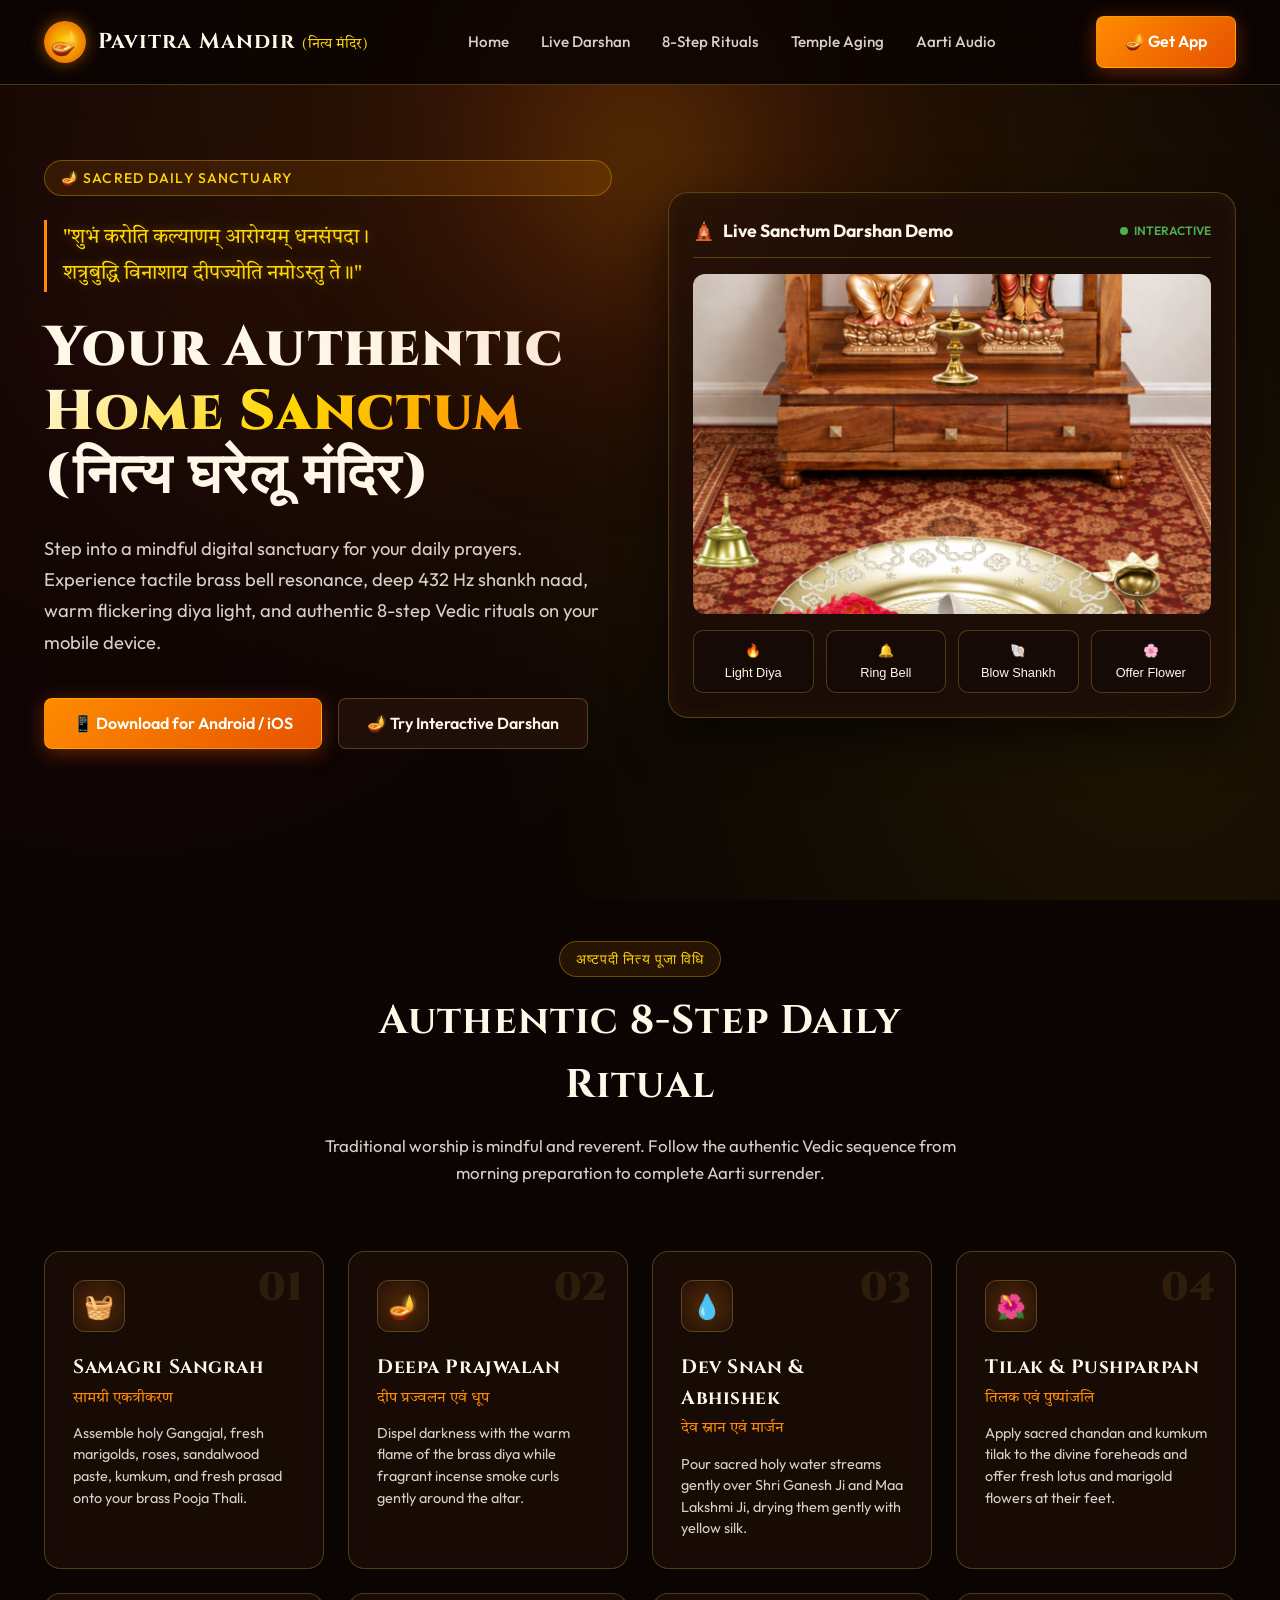
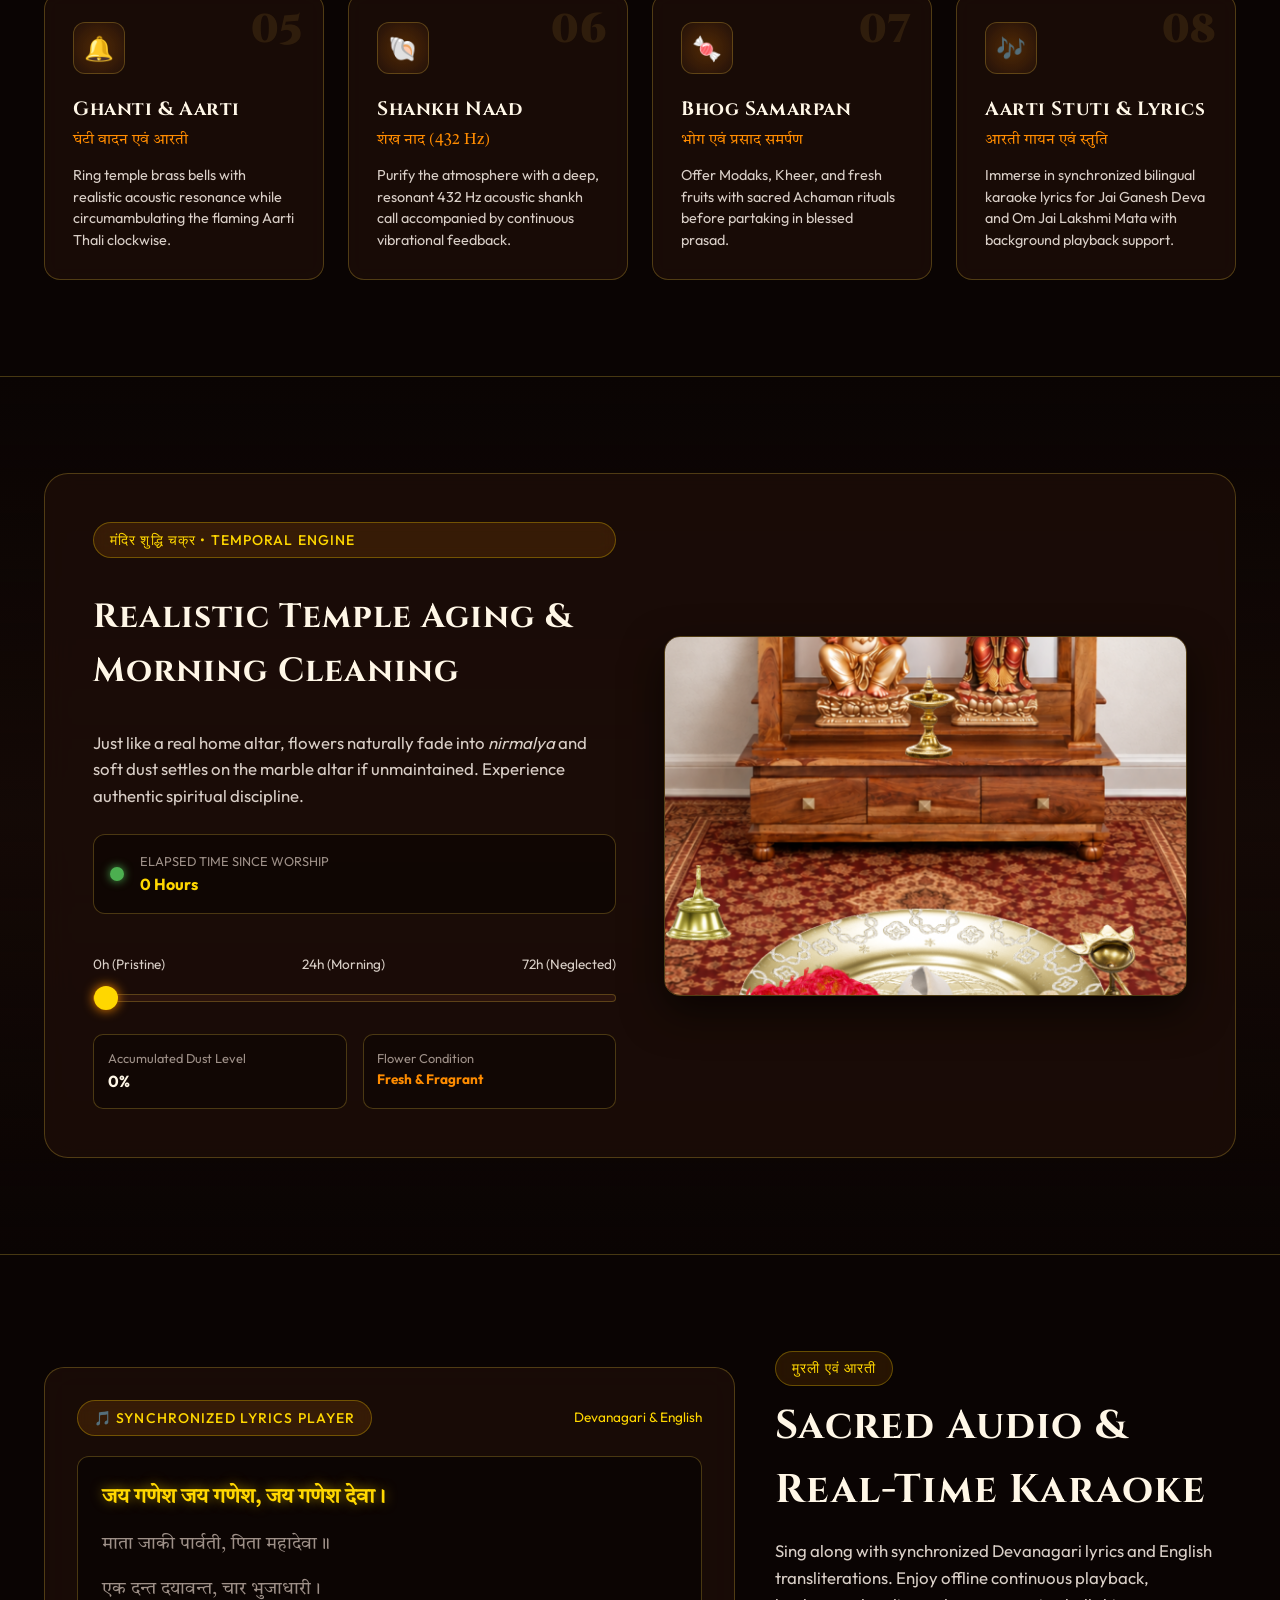
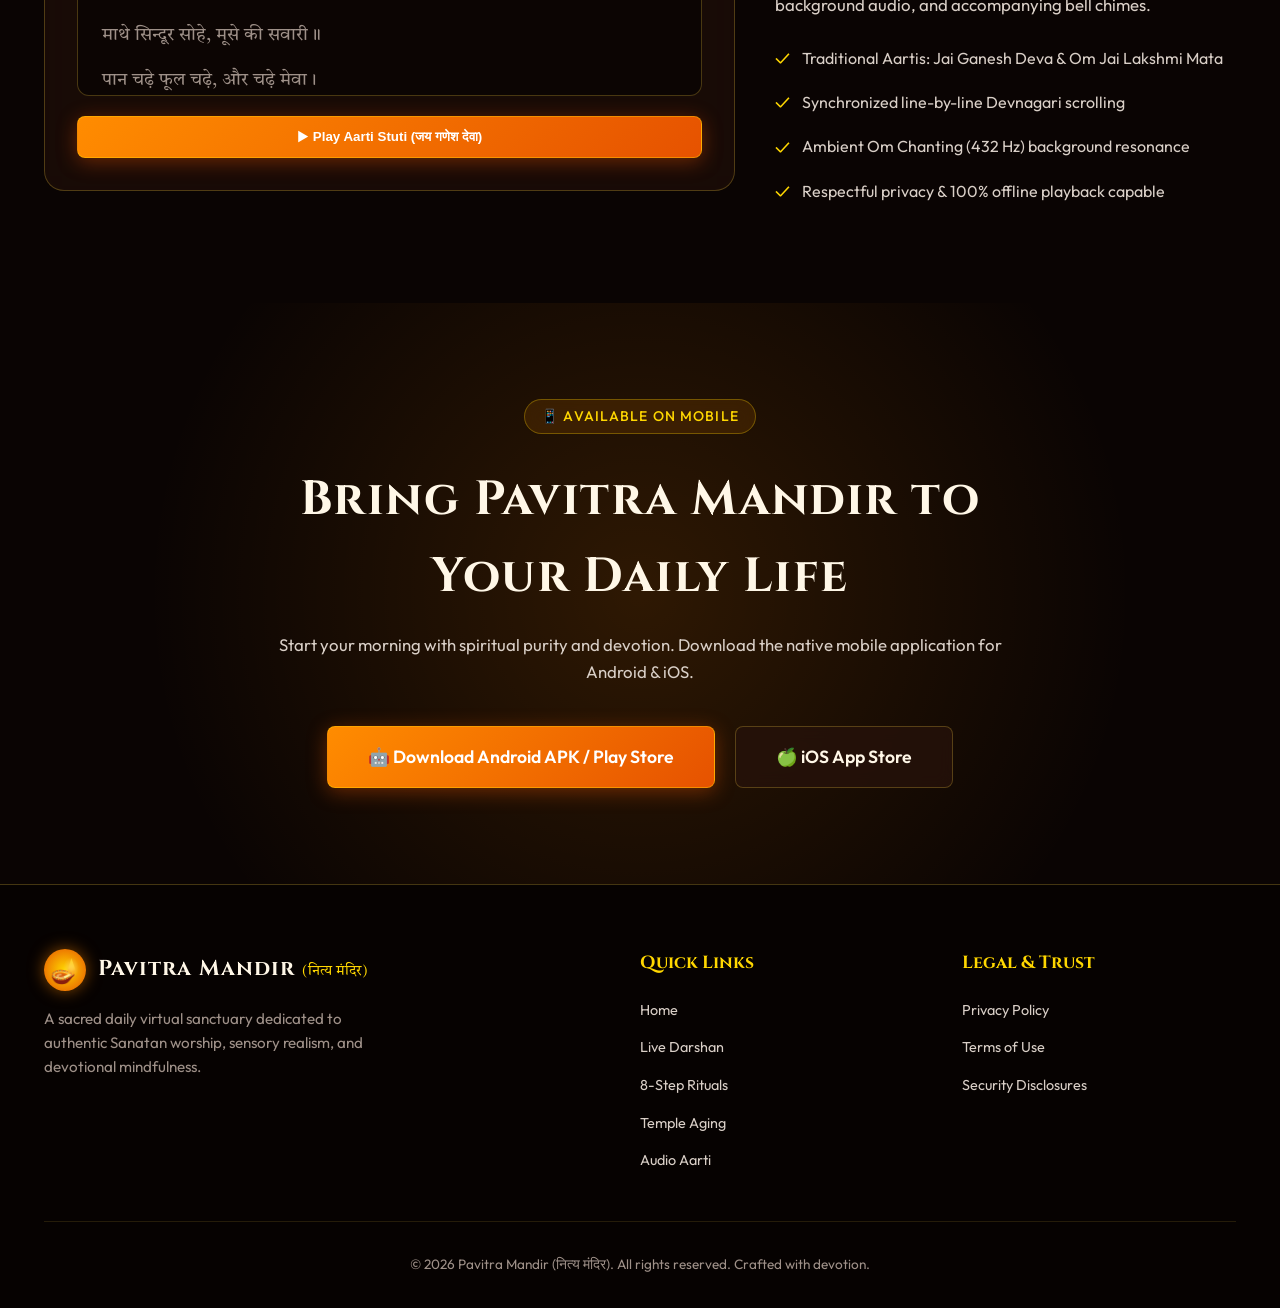
==== web/index.html @ ea7d8660 "Web home page" ====
<!DOCTYPE html>
<html lang="hi">
<head>
  <meta charset="UTF-8">
  <meta name="viewport" content="width=device-width, initial-scale=1.0">
  <title>Pavitra Mandir | नित्य मंदिर - Authentic Daily Virtual Sacred Sanctuary</title>
  
  <!-- Primary Meta Tags -->
  <meta name="title" content="Pavitra Mandir | नित्य मंदिर - Authentic Daily Virtual Sacred Sanctuary">
  <meta name="description" content="Pavitra Mandir brings the authentic Indian home temple experience (घरेलू पूजा घर) to Android & iOS. Perform 8-step daily pooja rituals, blow 432 Hz shankh, light diyas, and listen to aarti lyrics.">
  <meta name="keywords" content="Pavitra Mandir, Nitya Mandir, virtual temple app, daily pooja, Indian worship, Ganesh Aarti, Lakshmi Puja, 432Hz Shankh, Hindu rituals">
  
  <!-- Open Graph / Facebook -->
  <meta property="og:type" content="website">
  <meta property="og:url" content="https://pavitramandir.app/">
  <meta property="og:title" content="Pavitra Mandir | नित्य मंदिर - Virtual Home Sanctuary">
  <meta property="og:description" content="Translate the deeply personal, tactile, and spiritual experience of an authentic Indian home temple into your daily digital routine.">
  <meta property="og:image" content="assets/mandir-aarti-complete.png">

  <!-- Favicon & Stylesheet -->
  <link rel="icon" type="image/png" href="assets/mandir-aarti-facing-idols.png">
  <link rel="stylesheet" href="style.css">
</head>
<body>

  <!-- Navigation Bar -->
  <header>
    <nav class="navbar" id="mainNavbar">
      <div class="container navbar-container">
        <a href="#" class="brand-logo" id="brandLogo">
          <div class="brand-icon">🪔</div>
          <div>
            <span class="brand-text">Pavitra Mandir</span>
            <span class="brand-sub">(नित्य मंदिर)</span>
          </div>
        </a>

        <ul class="nav-links" id="navLinks">
          <li><a href="#hero" class="nav-link" id="navHome">Home</a></li>
          <li><a href="#simulator" class="nav-link" id="navSimulator">Live Darshan</a></li>
          <li><a href="#rituals" class="nav-link" id="navRituals">8-Step Rituals</a></li>
          <li><a href="#aging" class="nav-link" id="navAging">Temple Aging</a></li>
          <li><a href="#aarti" class="nav-link" id="navAarti">Aarti Audio</a></li>
        </ul>

        <div class="nav-actions">
          <a href="#download" class="btn-primary" id="btnNavDownload">
            <span>🪔 Get App</span>
          </a>
        </div>
      </div>
    </nav>
  </header>

  <main>
    <!-- Hero Section -->
    <section class="hero" id="hero">
      <div class="hero-bg-glow"></div>
      <div class="container">
        <div class="hero-grid">
          <div class="hero-content">
            <div class="saffron-badge">
              <span>🪔 Sacred Daily Sanctuary</span>
            </div>
            
            <p class="hero-shlok" id="heroShlok">
              "शुभं करोति कल्याणम् आरोग्यम् धनसंपदा ।<br>
              शत्रुबुद्धि विनाशाय दीपज्योति नमोऽस्तु ते ॥"
            </p>

            <h1 class="hero-title">
              Your Authentic <br>
              <span class="gold-gradient-text">Home Sanctum</span> <br>
              (नित्य घरेलू मंदिर)
            </h1>

            <p class="hero-subtitle">
              Step into a mindful digital sanctuary for your daily prayers. Experience tactile brass bell resonance, deep 432&nbsp;Hz shankh naad, warm flickering diya light, and authentic 8-step Vedic rituals on your mobile device.
            </p>

            <div class="hero-ctas">
              <a href="#download" class="btn-primary" id="btnHeroDownload">
                <span>📱 Download for Android / iOS</span>
              </a>
              <a href="#simulator" class="btn-secondary" id="btnHeroTryLive">
                <span>🪔 Try Interactive Darshan</span>
              </a>
            </div>
          </div>

          <!-- Interactive Live Mandir Simulator Box -->
          <div class="mandir-simulator-card" id="simulator">
            <div class="simulator-header">
              <div class="simulator-title">
                <span style="color: var(--gold);">🛕</span> Live Sanctum Darshan Demo
              </div>
              <div class="live-indicator">
                <span class="dot-pulse"></span>
                <span>INTERACTIVE</span>
              </div>
            </div>

            <div class="sanctum-canvas-container">
              <img src="assets/mandir-aarti-facing-idols.png" alt="Pavitra Mandir Sanctum Sanctorum" class="sanctum-img" id="sanctumImg">
              <div class="diya-overlay-glow" id="diyaGlow"></div>
              <canvas id="sanctumCanvas" class="ripple-canvas"></canvas>
            </div>

            <div class="simulator-toolbar">
              <button class="action-btn" id="btnLightDiya" title="Light Diya">
                <span>🔥</span>
                <span>Light Diya</span>
              </button>
              <button class="action-btn" id="btnRingBell" title="Ring Bell">
                <span>🔔</span>
                <span>Ring Bell</span>
              </button>
              <button class="action-btn" id="btnBlowShankh" title="Blow Shankh">
                <span>🐚</span>
                <span>Blow Shankh</span>
              </button>
              <button class="action-btn" id="btnOfferFlower" title="Offer Flower">
                <span>🌸</span>
                <span>Offer Flower</span>
              </button>
            </div>
          </div>
        </div>
      </div>
    </section>

    <!-- 8-Step Daily Worship Ritual Section -->
    <section class="section" id="rituals">
      <div class="container">
        <div class="section-header">
          <div class="saffron-badge">
            <span>अष्टपदी नित्य पूजा विधि</span>
          </div>
          <h2 class="section-title">Authentic 8-Step Daily Ritual</h2>
          <p class="section-desc">
            Traditional worship is mindful and reverent. Follow the authentic Vedic sequence from morning preparation to complete Aarti surrender.
          </p>
        </div>

        <div class="ritual-grid">
          <!-- Step 1 -->
          <div class="ritual-card" id="ritualStep1">
            <span class="step-num">01</span>
            <div class="ritual-icon">🧺</div>
            <h3 class="ritual-title">Samagri Sangrah</h3>
            <p class="ritual-hindi">सामग्री एकत्रीकरण</p>
            <p class="ritual-desc">Assemble holy Gangajal, fresh marigolds, roses, sandalwood paste, kumkum, and fresh prasad onto your brass Pooja Thali.</p>
          </div>

          <!-- Step 2 -->
          <div class="ritual-card" id="ritualStep2">
            <span class="step-num">02</span>
            <div class="ritual-icon">🪔</div>
            <h3 class="ritual-title">Deepa Prajwalan</h3>
            <p class="ritual-hindi">दीप प्रज्वलन एवं धूप</p>
            <p class="ritual-desc">Dispel darkness with the warm flame of the brass diya while fragrant incense smoke curls gently around the altar.</p>
          </div>

          <!-- Step 3 -->
          <div class="ritual-card" id="ritualStep3">
            <span class="step-num">03</span>
            <div class="ritual-icon">💧</div>
            <h3 class="ritual-title">Dev Snan & Abhishek</h3>
            <p class="ritual-hindi">देव स्नान एवं मार्जन</p>
            <p class="ritual-desc">Pour sacred holy water streams gently over Shri Ganesh Ji and Maa Lakshmi Ji, drying them gently with yellow silk.</p>
          </div>

          <!-- Step 4 -->
          <div class="ritual-card" id="ritualStep4">
            <span class="step-num">04</span>
            <div class="ritual-icon">🌺</div>
            <h3 class="ritual-title">Tilak & Pushparpan</h3>
            <p class="ritual-hindi">तिलक एवं पुष्पांजलि</p>
            <p class="ritual-desc">Apply sacred chandan and kumkum tilak to the divine foreheads and offer fresh lotus and marigold flowers at their feet.</p>
          </div>

          <!-- Step 5 -->
          <div class="ritual-card" id="ritualStep5">
            <span class="step-num">05</span>
            <div class="ritual-icon">🔔</div>
            <h3 class="ritual-title">Ghanti & Aarti</h3>
            <p class="ritual-hindi">घंटी वादन एवं आरती</p>
            <p class="ritual-desc">Ring temple brass bells with realistic acoustic resonance while circumambulating the flaming Aarti Thali clockwise.</p>
          </div>

          <!-- Step 6 -->
          <div class="ritual-card" id="ritualStep6">
            <span class="step-num">06</span>
            <div class="ritual-icon">🐚</div>
            <h3 class="ritual-title">Shankh Naad</h3>
            <p class="ritual-hindi">शंख नाद (432 Hz)</p>
            <p class="ritual-desc">Purify the atmosphere with a deep, resonant 432 Hz acoustic shankh call accompanied by continuous vibrational feedback.</p>
          </div>

          <!-- Step 7 -->
          <div class="ritual-card" id="ritualStep7">
            <span class="step-num">07</span>
            <div class="ritual-icon">🍬</div>
            <h3 class="ritual-title">Bhog Samarpan</h3>
            <p class="ritual-hindi">भोग एवं प्रसाद समर्पण</p>
            <p class="ritual-desc">Offer Modaks, Kheer, and fresh fruits with sacred Achaman rituals before partaking in blessed prasad.</p>
          </div>

          <!-- Step 8 -->
          <div class="ritual-card" id="ritualStep8">
            <span class="step-num">08</span>
            <div class="ritual-icon">🎶</div>
            <h3 class="ritual-title">Aarti Stuti & Lyrics</h3>
            <p class="ritual-hindi">आरती गायन एवं स्तुति</p>
            <p class="ritual-desc">Immerse in synchronized bilingual karaoke lyrics for Jai Ganesh Deva and Om Jai Lakshmi Mata with background playback support.</p>
          </div>
        </div>
      </div>
    </section>

    <!-- Temporal Aging Engine Showcase -->
    <section class="section aging-section" id="aging">
      <div class="container">
        <div class="aging-box">
          <div class="aging-control-panel">
            <div class="saffron-badge">
              <span>मंदिर शुद्धि चक्र • Temporal Engine</span>
            </div>
            <h2 class="section-title" style="font-size: 2.1rem; margin: 0.5rem 0;">
              Realistic Temple Aging & Morning Cleaning
            </h2>
            <p class="section-desc">
              Just like a real home altar, flowers naturally fade into <em>nirmalya</em> and soft dust settles on the marble altar if unmaintained. Experience authentic spiritual discipline.
            </p>

            <div class="status-badge-container">
              <div class="status-indicator-dot" id="agingStatusDot"></div>
              <div>
                <div style="font-size: 0.8rem; color: var(--text-muted); text-transform: uppercase;">Elapsed Time since worship</div>
                <div style="font-weight: 700; color: var(--gold);" id="agingTimeDisplay">0 Hours</div>
              </div>
            </div>

            <div class="time-slider-wrapper">
              <div class="slider-labels">
                <span>0h (Pristine)</span>
                <span>24h (Morning)</span>
                <span>72h (Neglected)</span>
              </div>
              <input type="range" min="0" max="72" value="0" class="aging-slider" id="agingSlider">
            </div>

            <div style="display: grid; grid-template-columns: 1fr 1fr; gap: 1rem;">
              <div style="background: rgba(10,4,3,0.5); padding: 0.85rem; border-radius: 10px; border: 1px solid var(--border-gold);">
                <div style="font-size: 0.8rem; color: var(--text-muted);">Accumulated Dust Level</div>
                <div style="font-weight: 700; color: var(--text-primary);" id="dustLevelDisplay">0%</div>
              </div>
              <div style="background: rgba(10,4,3,0.5); padding: 0.85rem; border-radius: 10px; border: 1px solid var(--border-gold);">
                <div style="font-size: 0.8rem; color: var(--text-muted);">Flower Condition</div>
                <div style="font-weight: 700; color: var(--saffron); font-size: 0.85rem;" id="flowerStatusDisplay">Fresh & Fragrant</div>
              </div>
            </div>
          </div>

          <div style="border-radius: 16px; overflow: hidden; border: 1px solid var(--border-gold); height: 360px; box-shadow: 0 16px 40px rgba(0,0,0,0.6);">
            <img src="assets/mandir-aarti-facing-idols.png" alt="Temple Aging State" id="templeStateImg" style="width: 100%; height: 100%; object-fit: cover; transition: all 0.5s ease;">
          </div>
        </div>
      </div>
    </section>

    <!-- Audio Aarti & Lyrics Section -->
    <section class="section" id="aarti">
      <div class="container">
        <div class="audio-showcase-grid">
          <div class="lyrics-player-card">
            <div style="display: flex; align-items: center; justify-content: space-between;">
              <div class="saffron-badge"><span>🎵 Synchronized Lyrics Player</span></div>
              <span style="font-size: 0.85rem; color: var(--gold);">Devanagari & English</span>
            </div>

            <div class="lyrics-screen" id="lyricsContainer">
              <!-- Rendered via JS -->
            </div>

            <div class="player-controls">
              <button class="btn-primary" id="btnPlayAarti" style="width: 100%; justify-content: center;">
                <span>▶ Play Aarti Stuti (जय गणेश देवा)</span>
              </button>
            </div>
          </div>

          <div>
            <div class="saffron-badge"><span>मुरली एवं आरती</span></div>
            <h2 class="section-title" style="margin-top: 0.5rem;">Sacred Audio & Real-Time Karaoke</h2>
            <p class="section-desc" style="margin-bottom: 1.5rem;">
              Sing along with synchronized Devanagari lyrics and English transliterations. Enjoy offline continuous playback, background audio, and accompanying bell chimes.
            </p>
            <ul style="list-style: none; display: flex; flex-direction: column; gap: 0.85rem; color: var(--text-secondary);">
              <li style="display: flex; align-items: center; gap: 0.75rem;">
                <span style="color: var(--gold); font-size: 1.2rem;">✓</span> Traditional Aartis: Jai Ganesh Deva & Om Jai Lakshmi Mata
              </li>
              <li style="display: flex; align-items: center; gap: 0.75rem;">
                <span style="color: var(--gold); font-size: 1.2rem;">✓</span> Synchronized line-by-line Devnagari scrolling
              </li>
              <li style="display: flex; align-items: center; gap: 0.75rem;">
                <span style="color: var(--gold); font-size: 1.2rem;">✓</span> Ambient Om Chanting (432 Hz) background resonance
              </li>
              <li style="display: flex; align-items: center; gap: 0.75rem;">
                <span style="color: var(--gold); font-size: 1.2rem;">✓</span> Respectful privacy & 100% offline playback capable
              </li>
            </ul>
          </div>
        </div>
      </div>
    </section>

    <!-- Download Section -->
    <section class="section" id="download" style="text-align: center; background: radial-gradient(circle at 50% 50%, rgba(255,140,0,0.15), transparent 70%);">
      <div class="container" style="max-width: 800px;">
        <div class="saffron-badge" style="margin: 0 auto 1rem;"><span>📱 Available on Mobile</span></div>
        <h2 class="section-title" style="font-size: 3rem;">Bring Pavitra Mandir to Your Daily Life</h2>
        <p class="section-desc" style="margin-bottom: 2.5rem;">
          Start your morning with spiritual purity and devotion. Download the native mobile application for Android & iOS.
        </p>
        <div style="display: flex; justify-content: center; gap: 1.25rem; flex-wrap: wrap;">
          <a href="#" class="btn-primary" style="padding: 1rem 2.5rem; font-size: 1.1rem;">
            <span>🤖 Download Android APK / Play Store</span>
          </a>
          <a href="#" class="btn-secondary" style="padding: 1rem 2.5rem; font-size: 1.1rem;">
            <span>🍏 iOS App Store</span>
          </a>
        </div>
      </div>
    </section>
  </main>

  <!-- Footer -->
  <footer class="footer">
    <div class="container">
      <div class="footer-grid">
        <div class="footer-brand">
          <a href="#" class="brand-logo">
            <div class="brand-icon">🪔</div>
            <div>
              <span class="brand-text">Pavitra Mandir</span>
              <span class="brand-sub">(नित्य मंदिर)</span>
            </div>
          </a>
          <p>
            A sacred daily virtual sanctuary dedicated to authentic Sanatan worship, sensory realism, and devotional mindfulness.
          </p>
        </div>

        <div>
          <h4 class="footer-title">Quick Links</h4>
          <ul class="footer-links">
            <li><a href="#hero">Home</a></li>
            <li><a href="#simulator">Live Darshan</a></li>
            <li><a href="#rituals">8-Step Rituals</a></li>
            <li><a href="#aging">Temple Aging</a></li>
            <li><a href="#aarti">Audio Aarti</a></li>
          </ul>
        </div>

        <div>
          <h4 class="footer-title">Legal & Trust</h4>
          <ul class="footer-links">
            <li><a href="privacy-policy.html" id="footerPrivacyLink">Privacy Policy</a></li>
            <li><a href="#">Terms of Use</a></li>
            <li><a href="#">Security Disclosures</a></li>
          </ul>
        </div>
      </div>

      <div class="footer-bottom">
        <p>© 2026 Pavitra Mandir (नित्य मंदिर). All rights reserved. Crafted with devotion.</p>
      </div>
    </div>
  </footer>

  <script src="app.js"></script>
</body>
</html>
---- web/style.css ----
/* Pavitra Mandir (पवित्र मंदिर) - Sacred CSS Design System */
@import url('https://fonts.googleapis.com/css2?family=Cinzel:wght@500;700;900&family=Outfit:wght@300;400;500;600;700&family=Tiro+Devanagari+Hindi:ital@0;1&display=swap');

:root {
  /* Sacred Color Palette */
  --saffron: #FF8C00;
  --deep-saffron: #E65200;
  --gold: #FFD700;
  --brass: #D4AF37;
  --vermilion: #B81C1C;
  --silk-red: #8C0000;
  --marigold: #FF7000;
  --lotus-pink: #F06192;
  
  /* Wood & Temple Architecture Colors */
  --sanctum-dark: #0A0403;
  --teak-dark: #160A06;
  --teak-wood: #26120B;
  --teak-card: rgba(30, 14, 8, 0.75);
  
  /* Text & Accents */
  --text-primary: #FFF7E7;
  --text-secondary: #D9CFC7;
  --text-muted: #9E9088;
  --border-gold: rgba(212, 175, 55, 0.3);
  --border-gold-glow: rgba(255, 215, 0, 0.6);

  /* Typography */
  --font-serif: 'Cinzel', serif;
  --font-hindi: 'Tiro Devanagari Hindi', serif;
  --font-sans: 'Outfit', -apple-system, BlinkMacSystemFont, sans-serif;
}

/* Reset & Global Base */
*, *::before, *::after {
  box-sizing: border-box;
  margin: 0;
  padding: 0;
}

html {
  scroll-behavior: smooth;
  font-size: 16px;
}

body {
  background-color: var(--sanctum-dark);
  color: var(--text-primary);
  font-family: var(--font-sans);
  line-height: 1.6;
  overflow-x: hidden;
  background-image: 
    radial-gradient(circle at 50% 0%, rgba(255, 140, 0, 0.15), transparent 70%),
    radial-gradient(circle at 10% 40%, rgba(184, 28, 28, 0.08), transparent 50%),
    radial-gradient(circle at 90% 80%, rgba(255, 215, 0, 0.08), transparent 50%);
  background-attachment: fixed;
}

/* Typography Helpers */
h1, h2, h3, .heading-serif {
  font-family: var(--font-serif);
  letter-spacing: 0.03em;
  color: var(--text-primary);
}

.hindi-text {
  font-family: var(--font-hindi);
}

.gold-gradient-text {
  background: linear-gradient(135deg, #FFF7E7 0%, var(--gold) 50%, var(--saffron) 100%);
  -webkit-background-clip: text;
  -webkit-text-fill-color: transparent;
}

.saffron-badge {
  display: inline-flex;
  align-items: center;
  gap: 0.5rem;
  padding: 0.35rem 1rem;
  border-radius: 9999px;
  background: rgba(255, 140, 0, 0.12);
  border: 1px solid rgba(255, 215, 0, 0.3);
  color: var(--gold);
  font-size: 0.875rem;
  font-weight: 500;
  text-transform: uppercase;
  letter-spacing: 0.08em;
  backdrop-filter: blur(8px);
}

/* Container & Layout */
.container {
  max-width: 1240px;
  margin: 0 auto;
  padding: 0 1.5rem;
}

/* Navbar */
.navbar {
  position: fixed;
  top: 0;
  left: 0;
  right: 0;
  z-index: 1000;
  padding: 1rem 0;
  transition: all 0.3s ease;
  background: rgba(10, 4, 3, 0.85);
  backdrop-filter: blur(16px);
  border-bottom: 1px solid var(--border-gold);
}

.navbar-container {
  display: flex;
  align-items: center;
  justify-content: space-between;
}

.brand-logo {
  display: flex;
  align-items: center;
  gap: 0.75rem;
  text-decoration: none;
  color: var(--text-primary);
}

.brand-icon {
  width: 42px;
  height: 42px;
  border-radius: 50%;
  background: radial-gradient(circle, var(--gold) 0%, var(--deep-saffron) 100%);
  display: flex;
  align-items: center;
  justify-content: center;
  box-shadow: 0 0 16px rgba(255, 140, 0, 0.5);
  font-size: 1.5rem;
}

.brand-text {
  font-family: var(--font-serif);
  font-size: 1.35rem;
  font-weight: 700;
  letter-spacing: 0.05em;
}

.brand-sub {
  font-family: var(--font-hindi);
  font-size: 0.9rem;
  color: var(--gold);
  margin-left: 0.25rem;
}

.nav-links {
  display: flex;
  align-items: center;
  gap: 2rem;
  list-style: none;
}

.nav-link {
  color: var(--text-secondary);
  text-decoration: none;
  font-weight: 500;
  transition: color 0.25s ease;
  font-size: 0.95rem;
}

.nav-link:hover {
  color: var(--gold);
}

.nav-actions {
  display: flex;
  align-items: center;
  gap: 1rem;
}

.btn-primary {
  display: inline-flex;
  align-items: center;
  gap: 0.5rem;
  padding: 0.75rem 1.75rem;
  border-radius: 8px;
  background: linear-gradient(135deg, var(--saffron) 0%, var(--deep-saffron) 100%);
  color: #FFF;
  font-weight: 600;
  text-decoration: none;
  border: 1px solid rgba(255, 215, 0, 0.4);
  box-shadow: 0 4px 20px rgba(230, 82, 0, 0.4);
  transition: all 0.3s cubic-bezier(0.16, 1, 0.3, 1);
  cursor: pointer;
}

.btn-primary:hover {
  transform: translateY(-2px);
  box-shadow: 0 6px 28px rgba(255, 140, 0, 0.6);
  background: linear-gradient(135deg, var(--gold) 0%, var(--deep-saffron) 100%);
}

.btn-secondary {
  display: inline-flex;
  align-items: center;
  gap: 0.5rem;
  padding: 0.75rem 1.75rem;
  border-radius: 8px;
  background: rgba(38, 18, 11, 0.8);
  color: var(--text-primary);
  font-weight: 600;
  text-decoration: none;
  border: 1px solid var(--border-gold);
  backdrop-filter: blur(8px);
  transition: all 0.3s ease;
  cursor: pointer;
}

.btn-secondary:hover {
  border-color: var(--gold);
  background: rgba(50, 24, 15, 0.9);
  color: var(--gold);
  transform: translateY(-2px);
}

/* Hero Section */
.hero {
  position: relative;
  padding: 10rem 0 6rem;
  min-height: 90vh;
  display: flex;
  align-items: center;
  overflow: hidden;
}

.hero-bg-glow {
  position: absolute;
  top: 20%;
  left: 50%;
  transform: translate(-50%, -50%);
  width: 600px;
  height: 600px;
  background: radial-gradient(circle, rgba(255, 140, 0, 0.25) 0%, rgba(184, 28, 28, 0.1) 40%, transparent 70%);
  filter: blur(60px);
  pointer-events: none;
}

.hero-grid {
  display: grid;
  grid-template-columns: 1fr 1fr;
  gap: 3.5rem;
  align-items: center;
}

.hero-content {
  display: flex;
  flex-direction: column;
  gap: 1.5rem;
}

.hero-shlok {
  font-family: var(--font-hindi);
  font-size: 1.25rem;
  color: var(--gold);
  line-height: 1.8;
  padding-left: 1rem;
  border-left: 3px solid var(--saffron);
  text-shadow: 0 0 12px rgba(255, 215, 0, 0.3);
}

.hero-title {
  font-size: 3.5rem;
  font-weight: 900;
  line-height: 1.15;
}

.hero-subtitle {
  font-size: 1.15rem;
  color: var(--text-secondary);
  line-height: 1.7;
}

.hero-ctas {
  display: flex;
  align-items: center;
  gap: 1rem;
  margin-top: 1rem;
  flex-wrap: wrap;
}

/* Interactive Mandir Simulator Box */
.mandir-simulator-card {
  position: relative;
  background: var(--teak-card);
  border: 1px solid var(--border-gold);
  border-radius: 20px;
  padding: 1.5rem;
  backdrop-filter: blur(16px);
  box-shadow: 0 20px 50px rgba(0, 0, 0, 0.6), inset 0 0 20px rgba(255, 215, 0, 0.05);
  overflow: hidden;
  transition: border-color 0.4s ease;
}

.mandir-simulator-card:hover {
  border-color: var(--border-gold-glow);
}

.simulator-header {
  display: flex;
  align-items: center;
  justify-content: space-between;
  margin-bottom: 1rem;
  padding-bottom: 0.75rem;
  border-bottom: 1px solid var(--border-gold);
}

.simulator-title {
  font-size: 1.1rem;
  font-weight: 700;
  display: flex;
  align-items: center;
  gap: 0.5rem;
}

.live-indicator {
  display: flex;
  align-items: center;
  gap: 0.4rem;
  font-size: 0.75rem;
  color: #4CAF50;
  font-weight: 600;
}

.dot-pulse {
  width: 8px;
  height: 8px;
  background-color: #4CAF50;
  border-radius: 50%;
  animation: pulse 1.8s infinite;
}

@keyframes pulse {
  0% { transform: scale(0.95); box-shadow: 0 0 0 0 rgba(76, 175, 80, 0.7); }
  70% { transform: scale(1); box-shadow: 0 0 0 10px rgba(76, 175, 80, 0); }
  100% { transform: scale(0.95); box-shadow: 0 0 0 0 rgba(76, 175, 80, 0); }
}

.sanctum-canvas-container {
  position: relative;
  width: 100%;
  height: 340px;
  border-radius: 12px;
  overflow: hidden;
  background: #080302;
  display: flex;
  align-items: center;
  justify-content: center;
}

.sanctum-img {
  width: 100%;
  height: 100%;
  object-fit: cover;
  transition: opacity 0.5s ease;
}

.diya-overlay-glow {
  position: absolute;
  inset: 0;
  background: radial-gradient(circle at 50% 65%, rgba(255, 140, 0, 0.4) 0%, rgba(255, 215, 0, 0.15) 35%, transparent 70%);
  opacity: 0;
  transition: opacity 0.6s ease;
  pointer-events: none;
}

.diya-overlay-glow.active {
  opacity: 1;
}

.ripple-canvas {
  position: absolute;
  inset: 0;
  pointer-events: none;
}

/* Simulator Interactive Toolbar */
.simulator-toolbar {
  display: grid;
  grid-template-columns: repeat(4, 1fr);
  gap: 0.75rem;
  margin-top: 1rem;
}

.action-btn {
  display: flex;
  flex-direction: column;
  align-items: center;
  justify-content: center;
  gap: 0.4rem;
  padding: 0.75rem 0.5rem;
  border-radius: 10px;
  background: rgba(22, 10, 6, 0.9);
  border: 1px solid var(--border-gold);
  color: var(--text-primary);
  font-size: 0.8rem;
  font-weight: 500;
  cursor: pointer;
  transition: all 0.25s ease;
}

.action-btn:hover, .action-btn.active {
  background: linear-gradient(135deg, rgba(255, 140, 0, 0.2) 0%, rgba(184, 28, 28, 0.2) 100%);
  border-color: var(--gold);
  color: var(--gold);
  transform: translateY(-2px);
}

.action-btn i {
  font-size: 1.35rem;
}

/* Section Title Styling */
.section {
  padding: 6rem 0;
  position: relative;
}

.section-header {
  text-align: center;
  max-width: 680px;
  margin: 0 auto 4rem;
}

.section-title {
  font-size: 2.5rem;
  margin: 0.75rem 0 1rem;
}

.section-desc {
  color: var(--text-secondary);
  font-size: 1.05rem;
}

/* 8-Step Ritual Section */
.ritual-grid {
  display: grid;
  grid-template-columns: repeat(auto-fit, minmax(260px, 1fr));
  gap: 1.5rem;
}

.ritual-card {
  background: var(--teak-card);
  border: 1px solid var(--border-gold);
  border-radius: 16px;
  padding: 1.75rem;
  position: relative;
  overflow: hidden;
  transition: all 0.3s cubic-bezier(0.16, 1, 0.3, 1);
  backdrop-filter: blur(10px);
}

.ritual-card:hover {
  transform: translateY(-6px);
  border-color: var(--gold);
  box-shadow: 0 12px 30px rgba(0, 0, 0, 0.5), 0 0 20px rgba(255, 140, 0, 0.15);
}

.step-num {
  position: absolute;
  top: 1rem;
  right: 1.25rem;
  font-family: var(--font-serif);
  font-size: 2.5rem;
  font-weight: 900;
  color: rgba(212, 175, 55, 0.12);
  line-height: 1;
}

.ritual-icon {
  width: 52px;
  height: 52px;
  border-radius: 12px;
  background: radial-gradient(circle, rgba(255, 140, 0, 0.25) 0%, rgba(38, 18, 11, 0.8) 100%);
  border: 1px solid var(--border-gold);
  display: flex;
  align-items: center;
  justify-content: center;
  font-size: 1.5rem;
  color: var(--gold);
  margin-bottom: 1.25rem;
}

.ritual-title {
  font-size: 1.2rem;
  font-weight: 700;
  margin-bottom: 0.25rem;
}

.ritual-hindi {
  font-family: var(--font-hindi);
  font-size: 0.95rem;
  color: var(--saffron);
  margin-bottom: 0.75rem;
}

.ritual-desc {
  font-size: 0.9rem;
  color: var(--text-secondary);
  line-height: 1.5;
}

/* Aging Engine Feature Showcase */
.aging-section {
  background: linear-gradient(180deg, transparent 0%, rgba(22, 10, 6, 0.8) 50%, transparent 100%);
  border-top: 1px solid var(--border-gold);
  border-bottom: 1px solid var(--border-gold);
}

.aging-box {
  display: grid;
  grid-template-columns: 1fr 1fr;
  gap: 3rem;
  align-items: center;
  background: var(--teak-card);
  border: 1px solid var(--border-gold);
  border-radius: 24px;
  padding: 3rem;
  backdrop-filter: blur(16px);
}

.aging-control-panel {
  display: flex;
  flex-direction: column;
  gap: 1.5rem;
}

.time-slider-wrapper {
  margin-top: 1rem;
}

.slider-labels {
  display: flex;
  justify-content: space-between;
  font-size: 0.85rem;
  color: var(--text-secondary);
  margin-bottom: 0.5rem;
}

.aging-slider {
  width: 100%;
  -webkit-appearance: none;
  appearance: none;
  height: 8px;
  border-radius: 4px;
  background: #2A130C;
  outline: none;
  border: 1px solid var(--border-gold);
}

.aging-slider::-webkit-slider-thumb {
  -webkit-appearance: none;
  appearance: none;
  width: 24px;
  height: 24px;
  border-radius: 50%;
  background: var(--gold);
  cursor: pointer;
  box-shadow: 0 0 12px var(--saffron);
}

.status-badge-container {
  display: flex;
  align-items: center;
  gap: 1rem;
  padding: 1rem;
  border-radius: 12px;
  background: rgba(10, 4, 3, 0.6);
  border: 1px solid var(--border-gold);
}

.status-indicator-dot {
  width: 14px;
  height: 14px;
  border-radius: 50%;
  background: #4CAF50;
  box-shadow: 0 0 10px #4CAF50;

}

/* Audio Player Section */
.audio-showcase-grid {
  display: grid;
  grid-template-columns: 1.2fr 0.8fr;
  gap: 2.5rem;
  align-items: center;
}

.lyrics-player-card {
  background: var(--teak-card);
  border: 1px solid var(--border-gold);
  border-radius: 20px;
  padding: 2rem;
  backdrop-filter: blur(16px);
}

.lyrics-screen {
  background: rgba(10, 4, 3, 0.8);
  border-radius: 12px;
  padding: 1.5rem;
  border: 1px solid var(--border-gold);
  height: 240px;
  overflow-y: auto;
  display: flex;
  flex-direction: column;
  gap: 1rem;
  margin: 1.25rem 0;
}

.lyric-line {
  font-family: var(--font-hindi);
  font-size: 1.15rem;
  color: var(--text-muted);
  transition: all 0.3s ease;
}

.lyric-line.active {
  color: var(--gold);
  font-size: 1.3rem;
  font-weight: 700;
  text-shadow: 0 0 12px rgba(255, 215, 0, 0.5);
}

.player-controls {
  display: flex;
  align-items: center;
  justify-content: space-between;
}

/* Footer */
.footer {
  background: #060201;
  border-top: 1px solid var(--border-gold);
  padding: 4rem 0 2rem;
  color: var(--text-secondary);
}

.footer-grid {
  display: grid;
  grid-template-columns: 2fr 1fr 1fr;
  gap: 3rem;
  margin-bottom: 3rem;
}

.footer-brand p {
  margin-top: 1rem;
  font-size: 0.95rem;
  max-width: 360px;
  color: var(--text-muted);
}

.footer-title {
  font-family: var(--font-serif);
  color: var(--gold);
  font-size: 1.1rem;
  margin-bottom: 1.25rem;
}

.footer-links {
  list-style: none;
  display: flex;
  flex-direction: column;
  gap: 0.75rem;
}

.footer-links a {
  color: var(--text-secondary);
  text-decoration: none;
  font-size: 0.9rem;
  transition: color 0.25s ease;
}

.footer-links a:hover {
  color: var(--gold);
}

.footer-bottom {
  text-align: center;
  padding-top: 2rem;
  border-top: 1px solid rgba(212, 175, 55, 0.15);
  font-size: 0.85rem;
  color: var(--text-muted);
}

/* Media Queries */
@media (max-width: 992px) {
  .hero-grid, .aging-box, .audio-showcase-grid {
    grid-template-columns: 1fr;
  }
  .hero-title {
    font-size: 2.75rem;
  }
}

@media (max-width: 768px) {
  .nav-links {
    display: none;
  }
  .hero-title {
    font-size: 2.2rem;
  }
  .footer-grid {
    grid-template-columns: 1fr;
    gap: 2rem;
  }
}
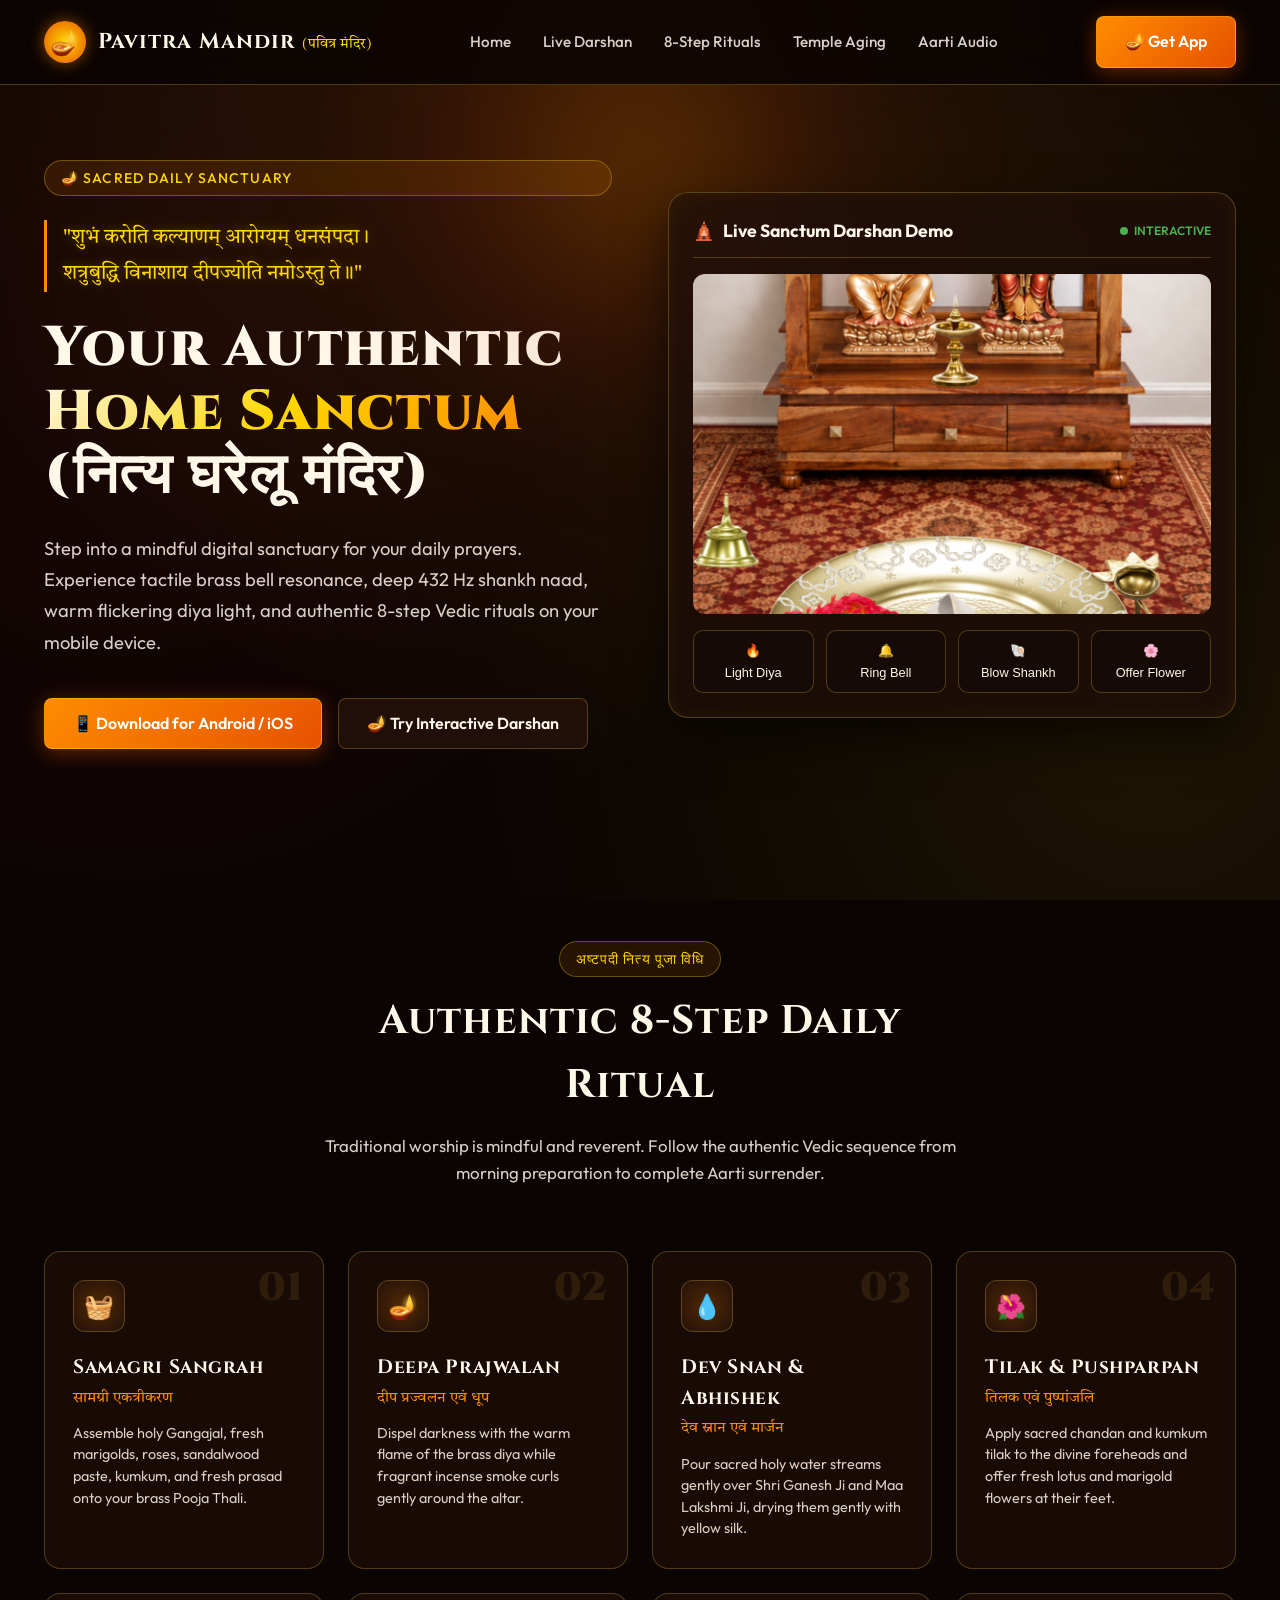
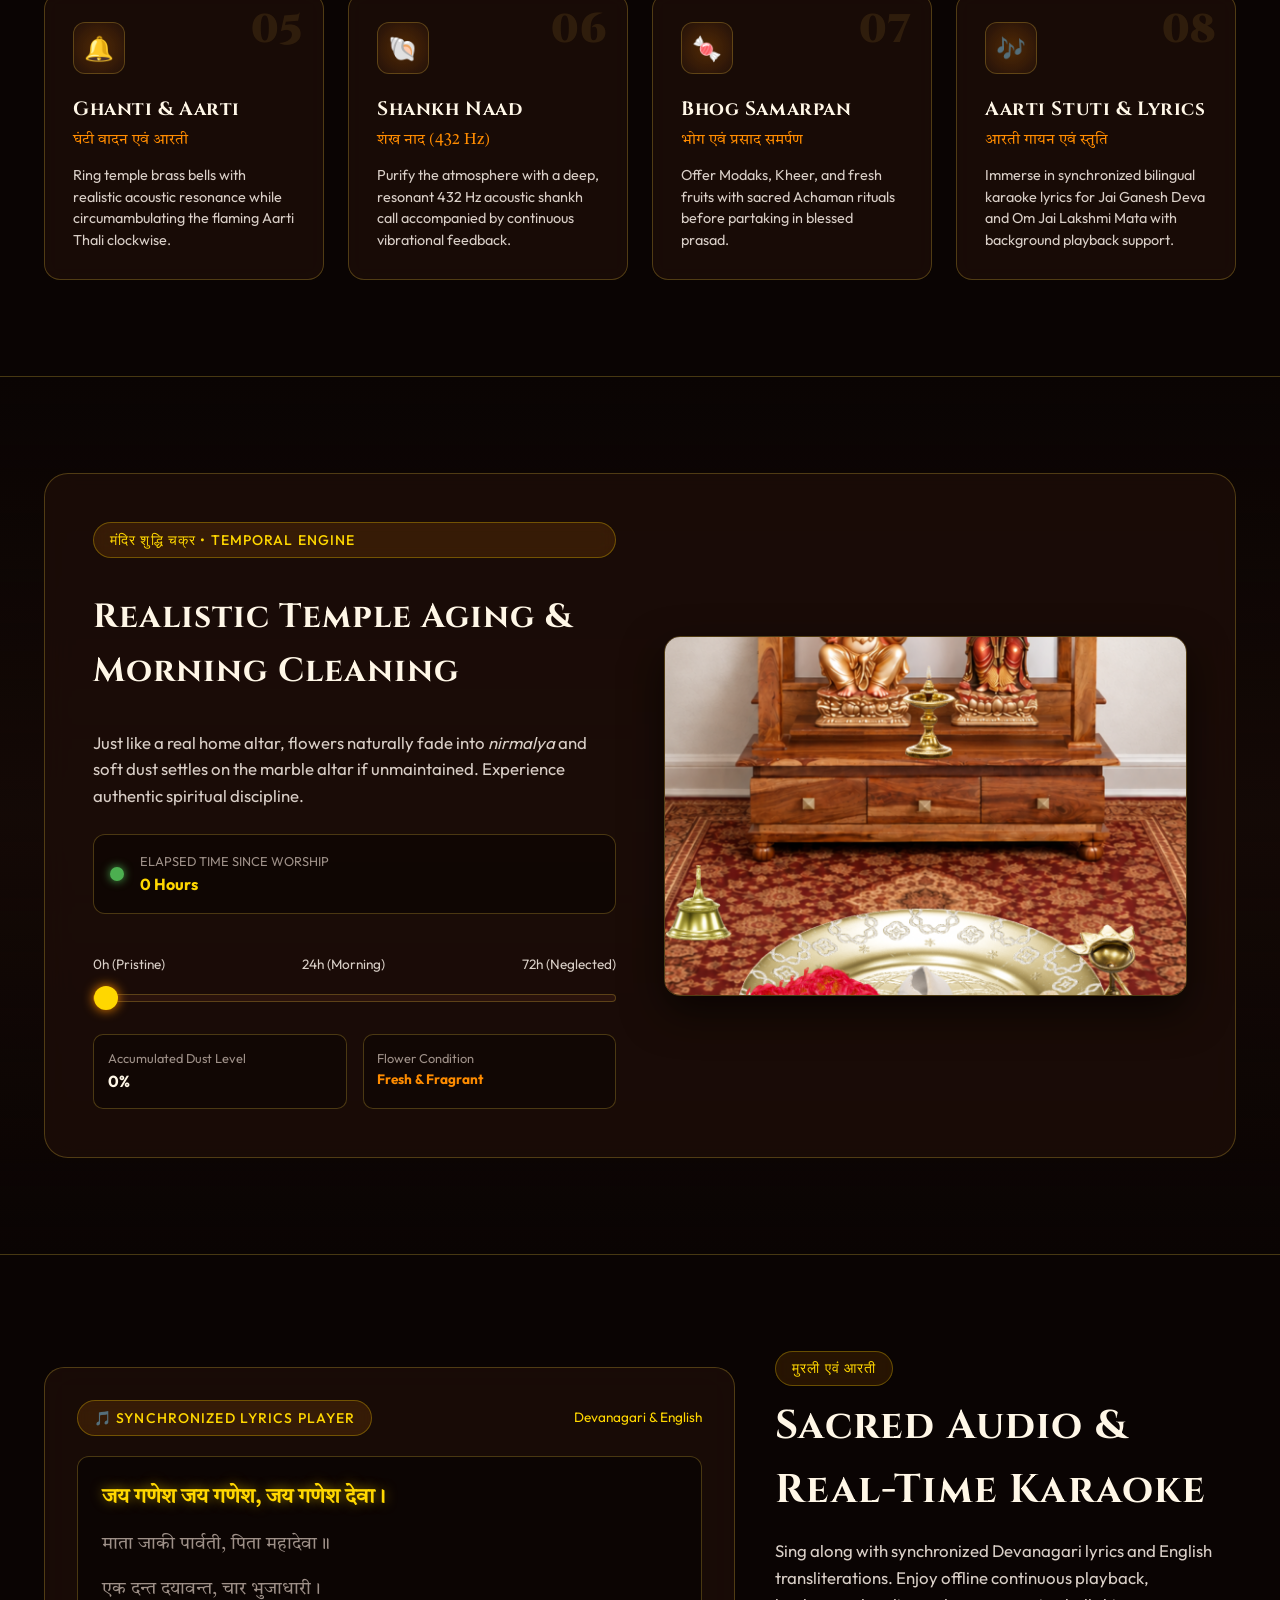
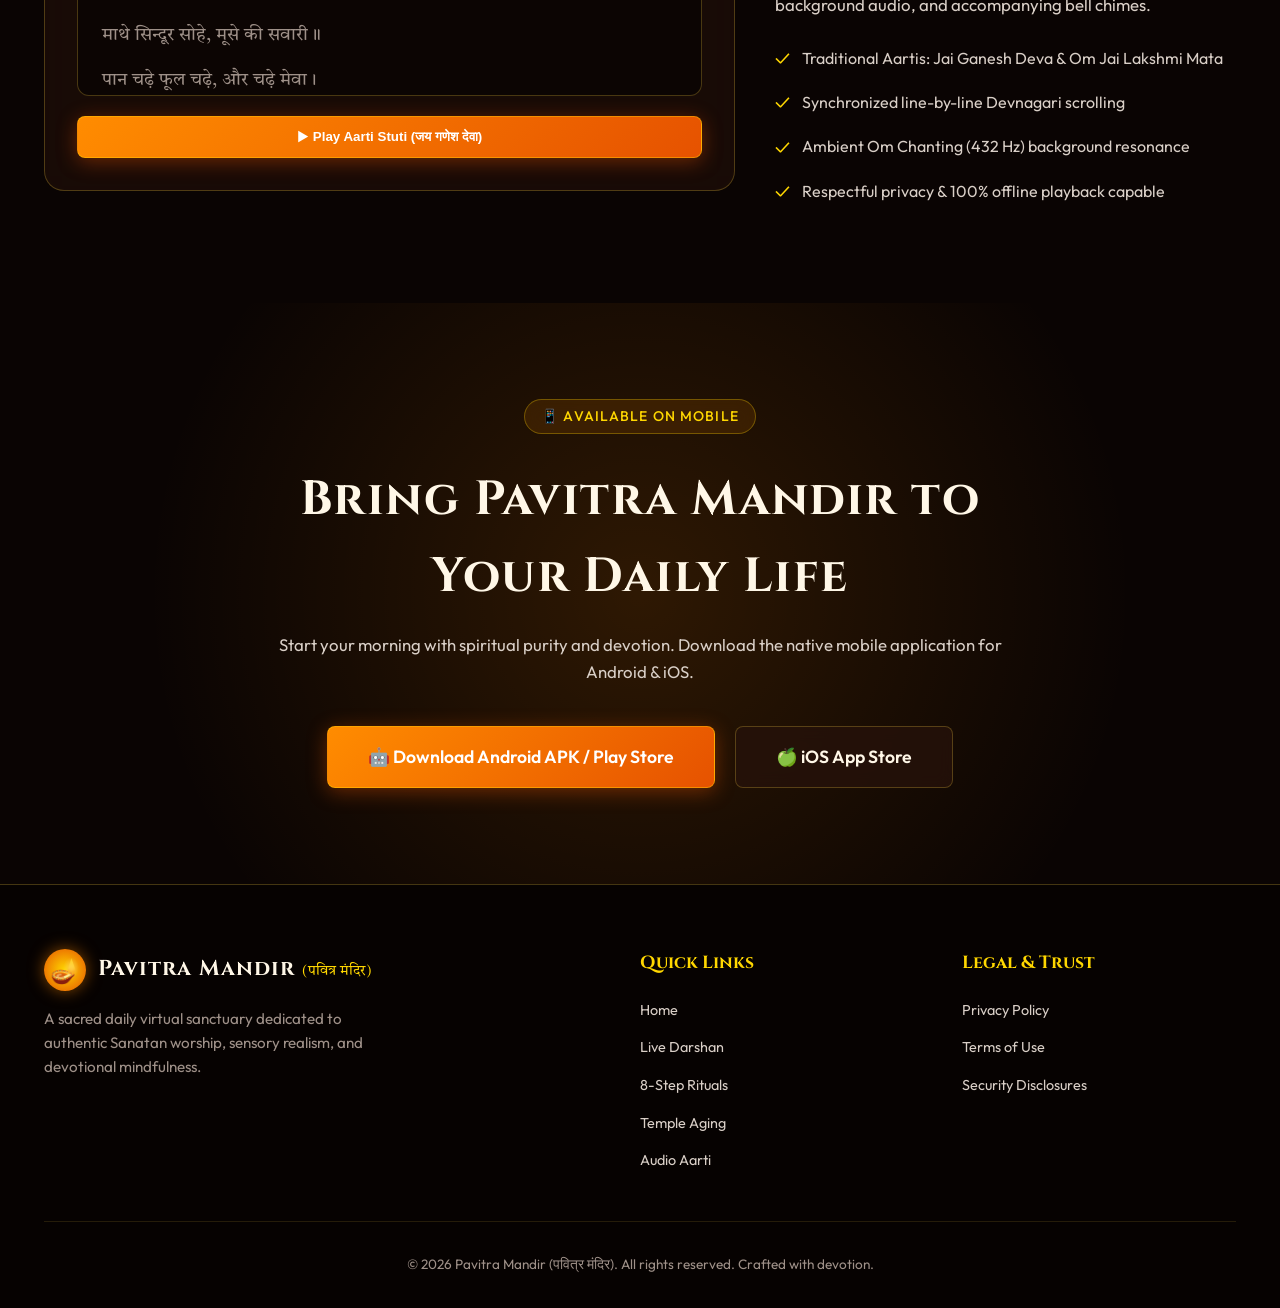
==== commit a45de61e: "Name updated" ====
--- a/web/index.html
+++ b/web/index.html
@@ -3,17 +3,17 @@
 <head>
   <meta charset="UTF-8">
   <meta name="viewport" content="width=device-width, initial-scale=1.0">
-  <title>Pavitra Mandir | नित्य मंदिर - Authentic Daily Virtual Sacred Sanctuary</title>
+  <title>Pavitra Mandir | पवित्र मंदिर - Authentic Daily Virtual Sacred Sanctuary</title>
   
   <!-- Primary Meta Tags -->
-  <meta name="title" content="Pavitra Mandir | नित्य मंदिर - Authentic Daily Virtual Sacred Sanctuary">
+  <meta name="title" content="Pavitra Mandir | पवित्र मंदिर - Authentic Daily Virtual Sacred Sanctuary">
   <meta name="description" content="Pavitra Mandir brings the authentic Indian home temple experience (घरेलू पूजा घर) to Android & iOS. Perform 8-step daily pooja rituals, blow 432 Hz shankh, light diyas, and listen to aarti lyrics.">
-  <meta name="keywords" content="Pavitra Mandir, Nitya Mandir, virtual temple app, daily pooja, Indian worship, Ganesh Aarti, Lakshmi Puja, 432Hz Shankh, Hindu rituals">
+  <meta name="keywords" content="Pavitra Mandir, virtual temple app, daily pooja, Indian worship, Ganesh Aarti, Lakshmi Puja, 432Hz Shankh, Hindu rituals">
   
   <!-- Open Graph / Facebook -->
   <meta property="og:type" content="website">
   <meta property="og:url" content="https://pavitramandir.app/">
-  <meta property="og:title" content="Pavitra Mandir | नित्य मंदिर - Virtual Home Sanctuary">
+  <meta property="og:title" content="Pavitra Mandir | पवित्र मंदिर - Virtual Home Sanctuary">
   <meta property="og:description" content="Translate the deeply personal, tactile, and spiritual experience of an authentic Indian home temple into your daily digital routine.">
   <meta property="og:image" content="assets/mandir-aarti-complete.png">
 
@@ -31,7 +31,7 @@
           <div class="brand-icon">🪔</div>
           <div>
             <span class="brand-text">Pavitra Mandir</span>
-            <span class="brand-sub">(नित्य मंदिर)</span>
+            <span class="brand-sub">(पवित्र मंदिर)</span>
           </div>
         </a>
 
@@ -344,7 +344,7 @@
             <div class="brand-icon">🪔</div>
             <div>
               <span class="brand-text">Pavitra Mandir</span>
-              <span class="brand-sub">(नित्य मंदिर)</span>
+              <span class="brand-sub">(पवित्र मंदिर)</span>
             </div>
           </a>
           <p>
@@ -374,7 +374,7 @@
       </div>
 
       <div class="footer-bottom">
-        <p>© 2026 Pavitra Mandir (नित्य मंदिर). All rights reserved. Crafted with devotion.</p>
+        <p>© 2026 Pavitra Mandir (पवित्र मंदिर). All rights reserved. Crafted with devotion.</p>
       </div>
     </div>
   </footer>
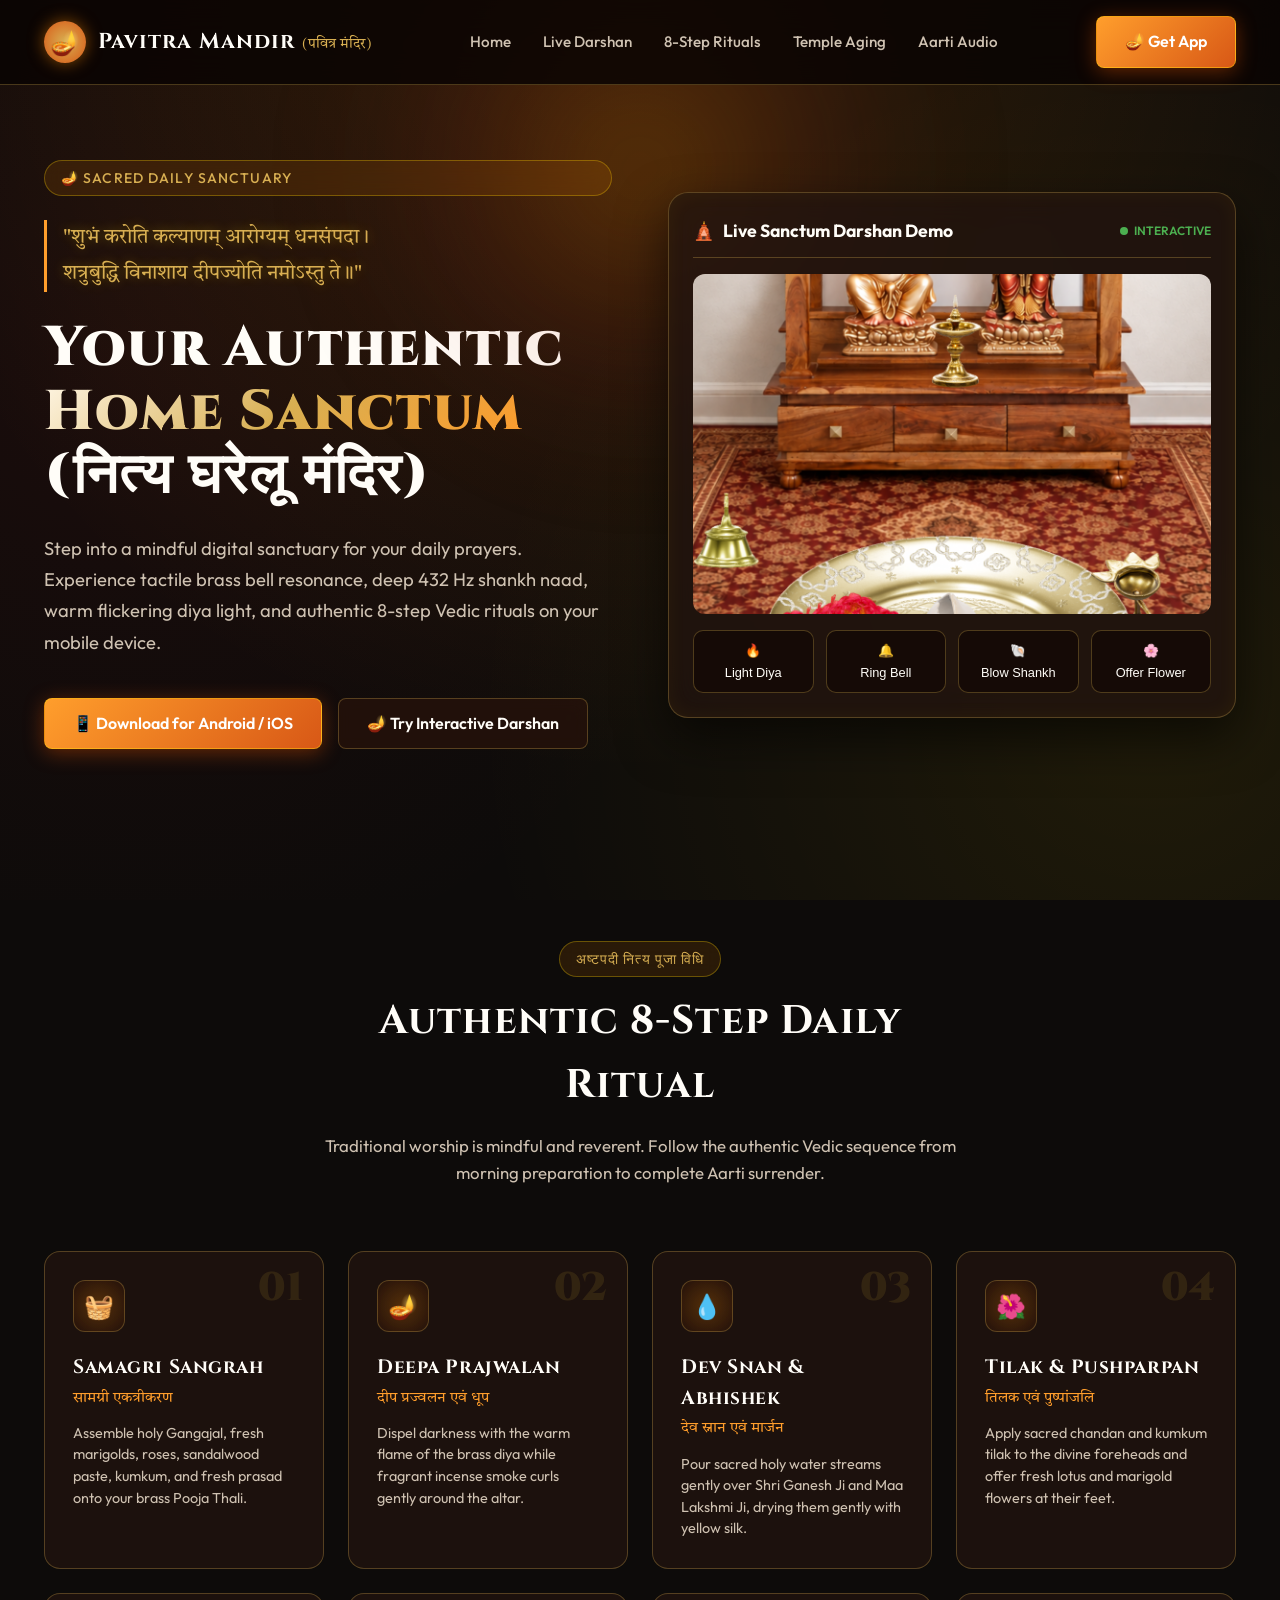
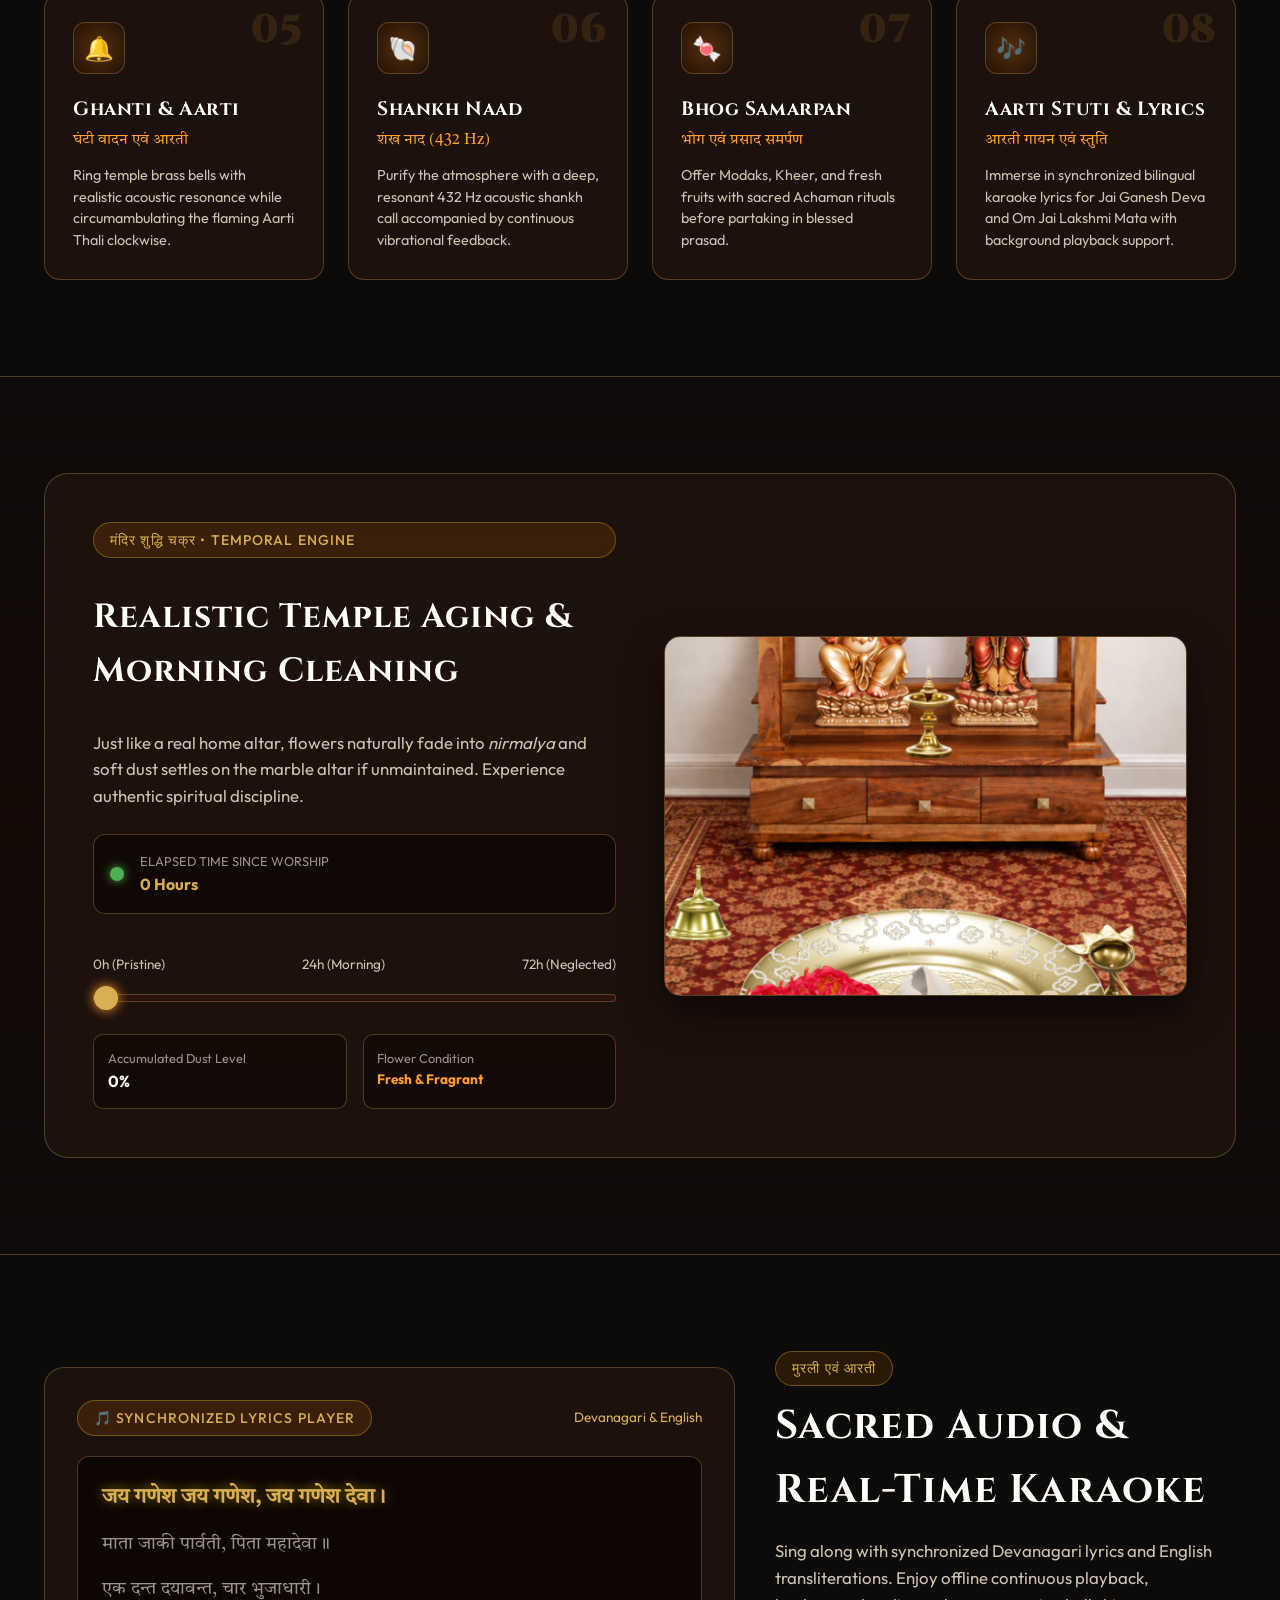
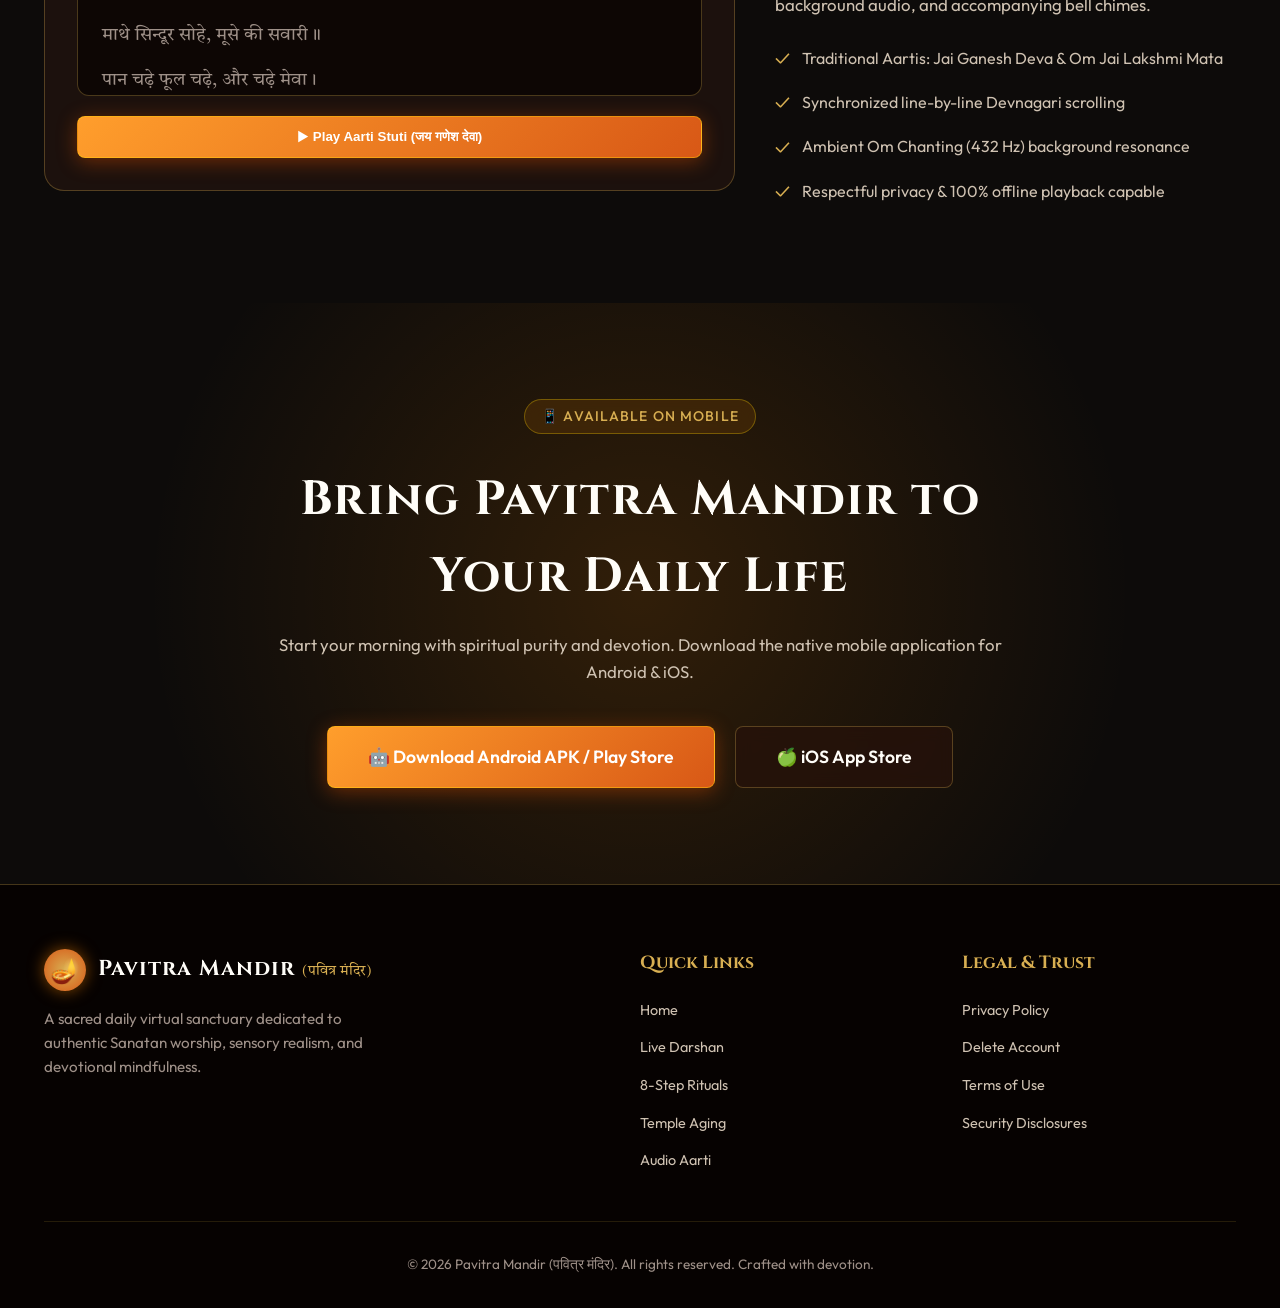
==== commit a18a1b60: "Prepare 1.0.22 with daily weekday temples, Shani Dev, Abhishek physics, size optimization, and accou" ====
--- a/web/index.html
+++ b/web/index.html
@@ -367,6 +367,7 @@
           <h4 class="footer-title">Legal & Trust</h4>
           <ul class="footer-links">
             <li><a href="privacy-policy.html" id="footerPrivacyLink">Privacy Policy</a></li>
+            <li><a href="delete-account.html" id="footerDeleteAccountLink">Delete Account</a></li>
             <li><a href="#">Terms of Use</a></li>
             <li><a href="#">Security Disclosures</a></li>
           </ul>
--- a/web/style.css
+++ b/web/style.css
@@ -2,28 +2,28 @@
 @import url('https://fonts.googleapis.com/css2?family=Cinzel:wght@500;700;900&family=Outfit:wght@300;400;500;600;700&family=Tiro+Devanagari+Hindi:ital@0;1&display=swap');
 
 :root {
-  /* Sacred Color Palette */
-  --saffron: #FF8C00;
-  --deep-saffron: #E65200;
-  --gold: #FFD700;
-  --brass: #D4AF37;
-  --vermilion: #B81C1C;
-  --silk-red: #8C0000;
-  --marigold: #FF7000;
-  --lotus-pink: #F06192;
+  /* Sacred Color Palette (Garbhagriha Chiaroscuro) */
+  --saffron: #FF9E2C;
+  --deep-saffron: #D85816;
+  --gold: #D8AF52;
+  --brass: #C5A059;
+  --vermilion: #A82424;
+  --silk-red: #6B1212;
+  --marigold: #FF7A18;
+  --lotus-pink: #E26A8D;
   
   /* Wood & Temple Architecture Colors */
-  --sanctum-dark: #0A0403;
-  --teak-dark: #160A06;
-  --teak-wood: #26120B;
-  --teak-card: rgba(30, 14, 8, 0.75);
+  --sanctum-dark: #0D0B0A;
+  --teak-dark: #140D0A;
+  --teak-wood: #22140F;
+  --teak-card: rgba(34, 20, 15, 0.78);
   
   /* Text & Accents */
-  --text-primary: #FFF7E7;
-  --text-secondary: #D9CFC7;
+  --text-primary: #FFFDF8;
+  --text-secondary: #CFC2B2;
   --text-muted: #9E9088;
-  --border-gold: rgba(212, 175, 55, 0.3);
-  --border-gold-glow: rgba(255, 215, 0, 0.6);
+  --border-gold: rgba(216, 175, 82, 0.3);
+  --border-gold-glow: rgba(216, 175, 82, 0.6);
 
   /* Typography */
   --font-serif: 'Cinzel', serif;
